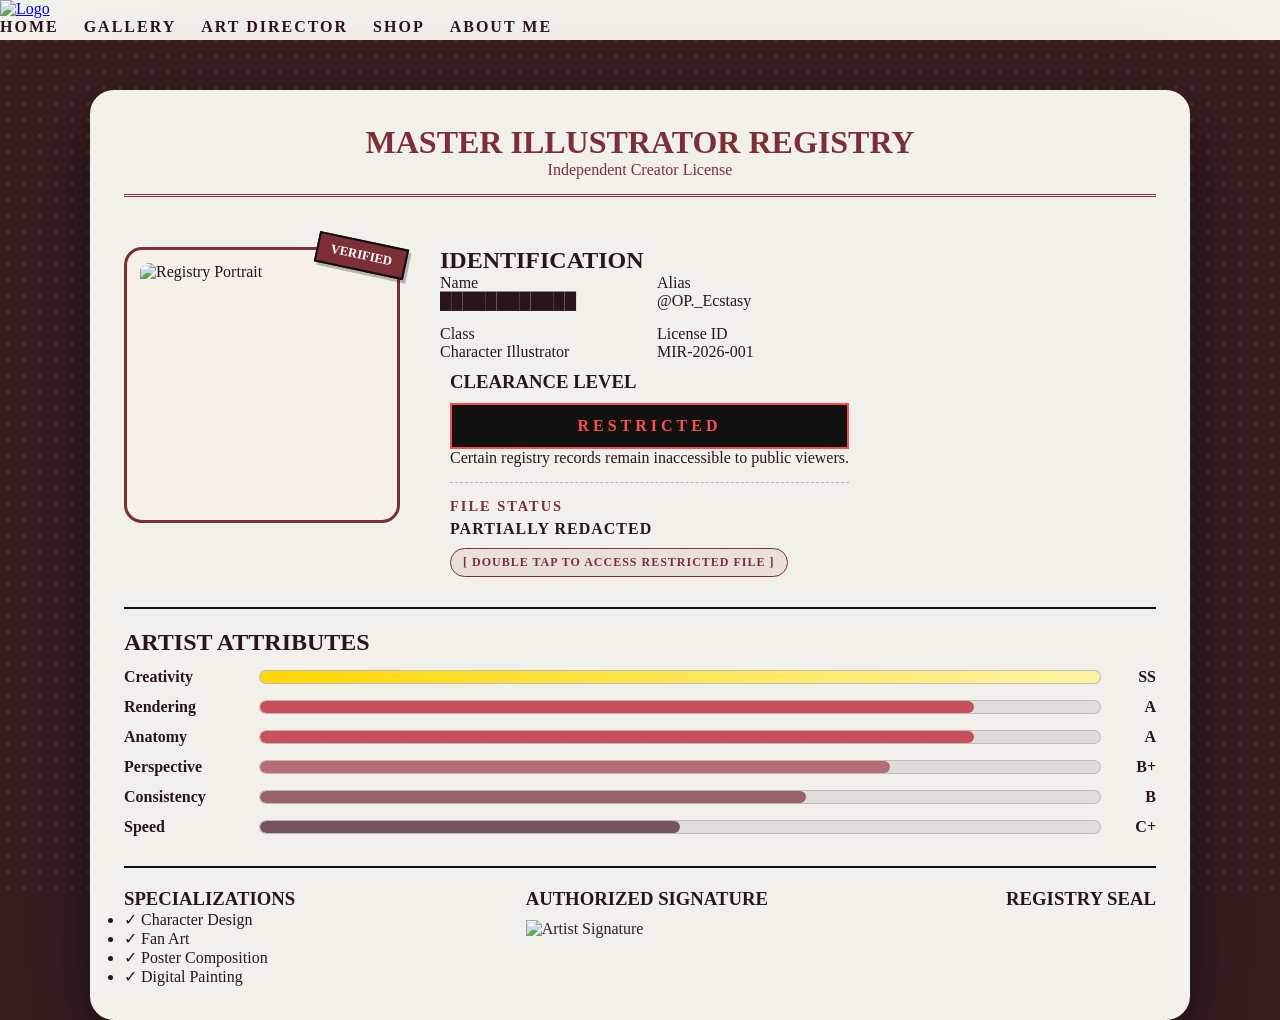
==== artcard.html @ cd1f7346 "Add files via upload" ====
<!DOCTYPE html>
<html lang="en">
<head>
    <meta charset="UTF-8">
    <meta name="viewport" content="width=device-width, initial-scale=1.0">
    <title>Artist Card</title>
    <link rel="icon" type="image/svg+xml" href="images/Logo.svg">
    <link rel="stylesheet" href="css/style.css">
    <link rel="stylesheet" href="css/artcard.css">
    <link rel="stylesheet" href="https://cdnjs.cloudflare.com/ajax/libs/font-awesome/6.5.1/css/all.min.css">
</head>
<body>
    <header>
    <nav class="navbar">

        <a href="index.html" class="logo">
            <img src="images/logo.svg" alt="Logo">
        </a>

        <ul class="nav-links">

            <li><a href="index.html">Home</a></li>
            <li><a href="gallery.html">Gallery</a></li>
            <li><a href="artdirector.html">Art Director</a></li>
            <li><a href="shop.html">Shop</a></li>
            <li><a href="artcard.html">About Me</a></li>

        </ul>
    </header>

<div class="artist-card-page">

    <div class="flip-card" ondblclick="flipCard()">

        <div class="flip-card-inner" id="card">

            <!-- FRONT -->

            <div class="card-front">

                <div class="card-header">
                    <h1>MASTER ILLUSTRATOR REGISTRY</h1>
                    <p>Independent Creator License</p>
                </div>

                <div class="card-body">

                    <div class="left-panel">

                        <div class="portrait">
                            <img src="images/Art-license-photo.png" alt="Registry Portrait">
                        </div>

                    </div>

                    <div class="right-panel">

                        <h2>IDENTIFICATION</h2>

                        <div class="info-grid">

                            <div>
                                <span>Name</span>
                                <p> ████████████</p>
                            </div>

                            <div>
                                <span>Alias</span>
                                <p>@OP._Ecstasy</p>
                            </div>

                            <div>
                                <span>Class</span>
                                <p>Character Illustrator</p>
                            </div>

                            <div>
                                <span>License ID</span>
                                <p>MIR-2026-001</p>
                            </div>

                        </div>

                        <div class="restricted-box">

                            <h3>CLEARANCE LEVEL</h3>

                            <div class="restricted">
                                RESTRICTED
                            </div>

                            <p class="small-note">

                                Certain registry records remain
                                inaccessible to public viewers.

                            </p>

                            <div class="file-status">

                            <h4>FILE STATUS</h4>

                            <p class="status-tag">
                                PARTIALLY REDACTED
                            </p>

                            <p class="access-prompt">
                                [ DOUBLE TAP TO ACCESS RESTRICTED FILE ]
                            </p>

</div>

                        </div>

                    </div>

                </div>

                <div class="attributes">

                    <h2>ARTIST ATTRIBUTES</h2>

                    <div class="attribute">

                        <span>Creativity</span>

                        <div class="bar">
                            <div class="fill ss"></div>
                        </div>

                        <strong>SS</strong>

                    </div>

                    <div class="attribute">

                        <span>Rendering</span>

                        <div class="bar">
                            <div class="fill a"></div>
                        </div>

                        <strong>A</strong>

                    </div>

                    <div class="attribute">

                        <span>Anatomy</span>

                        <div class="bar">
                            <div class="fill a"></div>
                        </div>

                        <strong>A</strong>

                    </div>

                    <div class="attribute">

                        <span>Perspective</span>

                        <div class="bar">
                            <div class="fill bp"></div>
                        </div>

                        <strong>B+</strong>

                    </div>

                    <div class="attribute">

                        <span>Consistency</span>

                        <div class="bar">
                            <div class="fill b"></div>
                        </div>

                        <strong>B</strong>

                    </div>

                    <div class="attribute">

                        <span>Speed</span>

                        <div class="bar">
                            <div class="fill c"></div>
                        </div>

                        <strong>C+</strong>

                    </div>

                </div>

                <div class="bottom-row">

                    <div>

                        <h3>SPECIALIZATIONS</h3>

                        <ul>

                            <li>✓ Character Design</li>
                            <li>✓ Fan Art</li>
                            <li>✓ Poster Composition</li>
                            <li>✓ Digital Painting</li>

                        </ul>

                    </div>

                    <div>

                        <h3>AUTHORIZED SIGNATURE</h3>

                        <div class="signature">

                            <img
                                src="images/xtc-signiture.png"
                                alt="Artist Signature"
                            >

                        </div>

                    </div>

                    <div>

                        <h3>REGISTRY SEAL</h3>

                        <img
                            src="images/Logo.svg"
                            class="seal"
                            alt=""
                        >

                    </div>

                </div>

            </div>

            <!-- BACK -->

            <div class="card-back">

                <div class="about-section">

                    <h2>ABOUT THE ILLUSTRATOR</h2>

                    <p>
                        Hello, I am Jelornie Jarrett, a Jamaican-based Computer Science
                        student at the University of Technology, Jamaica, and a character
                        illustrator operating under the alias <strong>OP._Ecstasy</strong>.
                    </p>

                    <p>
                        My work focuses on character illustration, fan art, poster
                        composition, and digital painting, with a strong interest in
                        expressive storytelling, dynamic posing, and stylized rendering.
                        Drawing inspiration from anime, video games, movies, and contemporary
                        digital artists, I aim to create illustrations that feel both
                        visually striking and memorable.
                    </p>

                    <p>
                        Outside of art, I am actively developing my skills in software
                        engineering and web development, combining my interests in
                        technology and creativity through projects such as this portfolio
                        website. My goal is to continue growing as both an artist and
                        developer while building experiences that blend visual design with
                        interactive technology.
                    </p>

                    <p>
                        Thank you for taking the time to visit my registry file.
                    </p>

                    <div class="divider"></div>

                    <h3>REGISTRY CONTACTS</h3>

                    <div class="contact-list">
            
                        <p>
                            <strong>Twitter/X</strong><br>
                            <a href="https://x.com/OP_Ecstasytwt" target="_blank">
                                @OP_Ecstasytwt
                                <i class="fa-brands fa-x-twitter"></i>
                            </a>
                        </p>

                        <p>
                            <strong>Instagram</strong><br>
                            <a href="https://instagram.com/op_ecstasy" target="_blank">
                                @op_ecstasy
                                <i class="fa-brands fa-instagram"></i>
                            </a>
                        </p>

                        <p>
                            <strong>TikTok</strong><br>
                            <a href="https://tiktok.com/@op_ecstasy" target="_blank">
                                @op_ecstasy
                                <i class="fa-brands fa-tiktok"></i>
                            </a>
                        </p>

                    </div>

                    <div class="divider"></div>

                    <div class="registry-info">

                        <p>
                            <strong>Portfolio Status:</strong>
                            ACTIVE
                        </p>

                        <p>
                            <strong>Registry Classification:</strong>
                            Character Illustrator
                        </p>

                    </div>

                    <div class="divider"></div>

                    <div class="end-file">

                        <p>END OF FILE</p>

                        <small>MIR-2026-001</small>

                    </div>

</div>

    <footer>

        <p>

            MASTER ILLUSTRATOR REGISTRY

        </p>

        <p>

            © 2026 OP._Ecstasy

        </p>

    </footer>

    <script src="js/main.js"></script>

</body>
</html>
---- css/style.css ----
/* =========================
   GLOBAL STYLES
========================= */


:root {

    --paper: #f2f0eb;

    --dark-paper: #2a1518;

    --cloud: #f5f1e8;

    --ink: #0f0f0f;

    --blood: #7d2f38;

    --blood-light: #a54d57;

    --accent: #d4b98c;

    --gray: #c4bdb5;
}

* {
    margin: 0;
    padding: 0;
    box-sizing: border-box;
}

body {

    background: #3a1f22;

    color: var(--cloud);
}

/* ========================================
         LOGO BACKGROUND
======================================== */

body::before {

    content: "";

    position: fixed;

    inset: 0;

    background:
        url("../images/Logo.svg");

    background-repeat: no-repeat;

    background-position: center;

        filter: invert(1);

    background-size: 900px;

    opacity: .2;

    z-index: -2;
}
/*

body::before {

    content: "";

    position: fixed;

    inset: 0;

    background:
        linear-gradient(
            rgba(242,240,235,.90),
            rgba(242,240,235,.90)
        ),
        url("../images/Logo.svg");

    background-repeat: no-repeat;

    background-position: center;

    background-size: 900px;

    opacity: .5;

    pointer-events: none;

    z-index: -2;
}*/

/* ========================================
   HALFTONE DOT OVERLAY
======================================== */

body::after {

    content: "";

    position: fixed;

    inset: 0;

    background:
        radial-gradient(
            rgba(255, 204, 209, 0.2) 1px,
            transparent 2px
        );

    background-size: 16px 16px;

    opacity: .7;

    pointer-events: none;

    z-index: -1;
}

/* ========================================
   NAVBAR
======================================== */

.navbar {

    position: relative;

    background: var(--paper);

    border-bottom: 4px solid var(--cloud);

    overflow: hidden;
}

.navbar::before {

    content: "";

    position: absolute;

    inset: 0;

    background:
        url("../images/Crush-paper.png");

    background-size: cover;

    opacity: .7;

    pointer-events: none;

    z-index: 0;
}

.navbar > * {

    position: relative;

    z-index: 1;
}

.logo img {

    height: 80px;

    width: auto;

    transition: .3s;
}

.logo img:hover {

    transform:
        rotate(-3deg)
        scale(1.05);
}

.nav-links {

    display: flex;

    list-style: none;

    gap: 25px;
}

.nav-links a {

    text-decoration: none;

    color: var(--dark-paper);

    font-weight: 900;

    text-transform: uppercase;

    letter-spacing: 2px;

    transition: .3s;
}

.nav-links a:hover {

    color: var(--blood);

    transform:
        rotate(-2deg);
}

/* ========================================
   HERO SECTION
======================================== */

.hero {

    min-height: 80vh;

    display: flex;

    justify-content: center;

    align-items: center;

    text-align: center;

    padding: 50px;
}

.hero-content h2 {

    font-size: clamp(3rem, 8vw, 6rem);

    font-weight: 900;

    text-transform: uppercase;

    letter-spacing: 6px;

    color: var(--cloud);

    text-shadow:
        5px 5px 0 var(--blood);

    margin-bottom: 20px;
}

.hero-content p {

    max-width: 700px;

    margin: 0 auto;

    font-size: 1.2rem;

    line-height: 1.8;

    color: var(--gray);
}

/* ========================================
   IMAGE BUTTONS
======================================== */

.hero-buttons {

    display: flex;

    justify-content: center;

    flex-wrap: wrap;

    gap: 40px;

    margin-top: 40px;
}

.image-button {

    position: relative;

    display: inline-block;

    overflow: hidden;
}


.image-button img {

    width: 280px;

    height: auto;

    cursor: pointer;

    transition: .4s ease;

    filter:
        drop-shadow(6px 6px 0 var(--ink));
}


.image-button img:hover {

    transform:
        rotate(-3deg)
        scale(1.08);

    filter:
        grayscale(100%)
        drop-shadow(6px 6px 0 var(--ink))
        blur(4px)
        url(#halftone);

    color: rgba(0,0,0,.55);

}

/*
.image-button::after {

    content: "";

    position: absolute;

    inset: 0;

    color: rgba(0,0,0,.55);

    /* background: ; 

    opacity: 0.15;

    transition: .35s ease;

    pointer-events: none;
}
 
*/

.button-label {

    position: absolute;

    top: 50%;
    left: 50%;

    transform:
        translate(-50%, -50%);

    color: rgb(236, 0, 0); 

    font-size: 2rem;

    font-weight: 900;

    text-transform: uppercase;

    letter-spacing: 3px;

    opacity: 0;

    transition: .4s ease;

    z-index: 2;

    pointer-events: none;
}

.image-button:hover .button-label {

    opacity: 1;

    transform:
        translate(-50%, -50%)
        scale(1.03);
}

/* ========================================
   SECTION HEADINGS
======================================== */

.featured h2,
.gallery-title,
.commission-title {

    font-size: 3rem;

    text-transform: uppercase;

    letter-spacing: 3px;

    margin-bottom: 30px;

    text-shadow:
        3px 3px 0 var(--blood);
}

/* ========================================
   FEATURED ART
======================================== */

.featured {

    padding: 80px 60px;
}

.art-grid {

    display: grid;

    grid-template-columns:
        repeat(auto-fit, minmax(250px, 1fr));

    gap: 30px;
}

.art-card {

    background: white;

    padding: 10px;

    border: 3px solid black;

    box-shadow:
        8px 8px 0 var(--ink);

    transition: .3s;
}

.art-card:hover {

    transform:
        translate(-4px,-4px);

    box-shadow:
        12px 12px 0 var(--blood);
}

.art-card img {

    width: 100%;

    display: block;
}


/* ========================================
   FOOTER
======================================== */

footer {

    text-align: center;

    padding: 40px;

    color: var(--muted);

    font-size: 0.9rem;
}

/* ========================================
   MOBILE
======================================== */

@media (max-width: 768px) {

    .navbar {

        flex-direction: column;

        gap: 20px;
    }

    .card-content {

        flex-direction: column;

        text-align: center;
    }

    .hero-content h2 {

        letter-spacing: 2px;
    }

    .hero-buttons {

        gap: 20px;
    }

    .image-button img {

        width: 200px;
    }
}
---- css/artcard.css ----
/* ========================================
   ARTIST CARD
======================================== */

.flip-card {

    width: 1100px;

    max-width: 95%;

    margin: 50px auto;

    perspective: 2500px;

    filter:
        drop-shadow(
            0 25px 50px rgba(0,0,0,.35)
        );
}

.flip-card-inner {

    position: relative;

    width: 100%;

    transition: .8s;

    transform-style: preserve-3d;
}

.flip-card-inner.flipped {

    transform: rotateY(180deg);
}

/* ========================================
   CARD FRONT / BACK
======================================== */

.card-front,
.card-back {

    position: absolute;

    width: 100%;

    backface-visibility: hidden;

    border: 4px solid var(--cloud);

    background: var(--paper);

    color: var(--paper-dark);

    padding: 30px;

    border-radius: 24px;

    overflow: hidden;

    box-shadow:
        0 25px 50px rgba(0,0,0,.35),
        inset 0 0 20px rgba(255,255,255,.05);
}

.card-front::before,
.card-back::before {

    content: "";

    position: absolute;

    inset: 0;

    color: var(--dark-paper);

    background:

        radial-gradient(
            rgba(255,255,255,.05) 1px,
            transparent 2px
        );

    background-size: 10px 10px;

    opacity: .25;

    pointer-events: none;
}

.card-front::after,
.card-back::after {

    content: "";

    position: absolute;

    inset: 0;

    background: url("../images/Logo.svg");
    background-repeat: no-repeat;
    background-position: center;
    background-size: 800px;

    opacity: .15;
    pointer-events: none;
    z-index: 0;

}

.card-back {

    transform: rotateY(180deg);

    min-height: 700px;

    color: var(--dark-paper);
}

.card-front {

        animation:dossierOpen .8s ease;
}

.about-section {

    max-width: 850px;

    margin: 0 auto;

    line-height: 1.8;
}

.about-section h2 {

    text-align: center;

    margin-bottom: 20px;

    color: var(--blood);

    letter-spacing: 2px;

    text-transform: uppercase;
}

.about-section p {

    margin-bottom: 15px;
}

.divider {

    height: 2px;

    background: var(--blood);

    opacity: .3;

    margin: 25px 0;
}

.contact-list {

    display: flex;

    justify-content: space-between;

    gap: 20px;

    flex-wrap: wrap;
}

.contact-list a {

    color: var(--blood);

    text-decoration: none;

    font-weight: bold;
}

.contact-list a:hover {

    text-decoration: underline;
}

.registry-info {

    display: flex;

    justify-content: space-between;

    flex-wrap: wrap;

    gap: 20px;
}

.end-file {

    text-align: center;

    margin-top: 20px;

    letter-spacing: 2px;
}

.end-file small {

    opacity: .7;
}

/* ========================================
   HEADER
======================================== */

.card-header {

    text-align: center;

    margin-bottom: 30px;

    border-bottom: 3px double var(--blood);

    padding-bottom: 15px;

    color: var(--blood);
}

/* ========================================
   BODY
======================================== */

.card-body {

    display: flex;

    gap: 40px;

    color: var(--dark-paper);

    padding-top: 20px;
}

/* ========================================
   PORTRAIT
======================================== */

.portrait {

    padding: 10px;

    background: var(--cloud);

    border: 3px solid var(--blood);

    border-radius: 18px;

    position: relative;

    display: inline-block;

}

.portrait img {

    width: 250px;
    height: 250px;

    object-fit: cover;

    border-radius: 12px;

    border: 3px solid var(--cloud);

    display: block;
}

.portrait::after {

    content: "VERIFIED";

    position: absolute;

    top: -10px;
    right: -10px;

    background: var(--blood);

    color: white;

    border: 2px solid var(--ink);

    padding: 6px 12px;

    font-size: .8rem;

    font-weight: bold;

    transform: rotate(12deg);

    box-shadow:
        3px 3px 0 rgba(0,0,0,.25);
}

/* ========================================
   INFO GRID
======================================== */

.info-grid {

    display: grid;

    grid-template-columns: repeat(2,1fr);

    gap: 15px;

}

/* ========================================
   RESTRICTED BOX
======================================== */

.restricted-box {
    padding: 10px;
}

.restricted {

    background: #111;

    color: #ff4d4d;

    padding: 12px;

    text-align: center;

    letter-spacing: 4px;

    font-weight: 900;

    border: 2px solid #ff4d4d;

    margin-top: 10px;
}

/*   ATTRIBUTES
======================================== */

.attributes {

    margin-top: 20px;

    border-top: 2px solid var(--ink);

    padding-top: 20px;

    color: var(--dark-paper);

}

.attribute {

    display: flex;

    align-items: center;

    gap: 15px;

    margin: 12px 0;
}

.attribute span {

    width: 120px;

    font-weight: bold;
}

.file-status {

    margin-top: 15px;

    padding-top: 15px;

    border-top: 1px dashed rgba(0,0,0,.25);

}

.file-status h4 {

    font-size: .9rem;

    letter-spacing: 2px;

    margin-bottom: 5px;

    color: var(--blood);
}

.status-tag {

    font-weight: 700;

    letter-spacing: 1px;

    margin-bottom: 10px;

}

.access-prompt {

    display: inline-block;

    padding: 6px 12px;

    background: rgba(125,47,56,.08);

    border: 1px solid var(--blood);

    border-radius: 999px;

    font-size: .75rem;

    font-weight: bold;

    letter-spacing: 1px;

    color: var(--blood);

    animation: restrictedPulse 2.5s infinite;
}
.attribute strong {

    min-width: 40px;

    text-align: right;
}

.bar {

    flex: 1;

    height: 14px;

    background:
        rgba(0,0,0,.08);

    border-radius: 999px;

    overflow: hidden;

    border: 1px solid rgba(0,0,0,.15);
}

.fill {

    height: 100%;

    border-radius: 999px;
}

.ss {

    width: 100%;

    background:
        linear-gradient(
            90deg,
            gold,
            #fff4a3
        );
}

.a {

    width: 85%;

    background: #c94f5d;
}

.bp {

    width: 75%;

    background: #b56d75;
}

.b {

    width: 65%;

    background: #99636a;
}

.c {

    width: 50%;

    background: #74565a;
}

.bottom-row {

    display: flex;

    justify-content: space-between;

    align-items: flex-start;

    gap: 30px;

    margin-top: 30px;

    border-top: 2px solid var(--ink);

    padding-top: 20px;

    color: var(--dark-paper);
}

.signature {

    margin-top: 10px;
}

.signature img {

    width: 220px;

    height: auto;

    display: block;

    opacity: .95;
}

.signature::after {

    content: "";

    display: block;

    width: 250px;

    margin-top: 5px;
}


.seal {

    width: 120px;

    opacity: .8;

    transform: rotate(-8deg);

    filter:
        brightness(0)
        sepia(.8)
        hue-rotate(-20deg);
}

@keyframes restrictedPulse {

    0%,
    100% {

        opacity: .45;

        transform: scale(1);
    }

    50% {

        opacity: 1;

        transform: scale(1.03);
    }
}

/* ========================================
   MOBILE RESPONSIVE ARTIST CARD
======================================== */

@media (max-width: 900px) {


    .flip-card {

        width: 420px;
        max-width: 95vw;
        margin: 30px auto;

    }

    .card-front,
    .card-back {

        padding: 24px;
        min-height: 900px;
        border-radius: 32px;

    }

    .card-header {

        margin-bottom: 20px;

    }

    .card-header h1 {

        font-size: 1.5rem;

    }


    .card-body {

        flex-direction: column;
        align-items: center;
        gap: 25px;

    }


    .portrait img {

        width: 180px;
        height: 180px;

    }


    .info-grid {

        grid-template-columns: 1fr;

    }


    .attribute span {

        width: 90px;
        font-size: .9rem;

    }


    .contact-list {

        flex-direction: column;
        gap: 10px;

    }

    .registry-info {

        flex-direction: column;

    }

    .bottom-row {

        flex-direction: column;
        align-items: center;
        text-align: center;

    }

    .signature img {

        width: 180px;

    }

    .seal {

        width: 90px;

    }

}

@keyframes dossierOpen{

    from{

        opacity:0;

        transform:
            translateY(80px);

    }

    to{

        opacity:1;

        transform:none;

    }

}
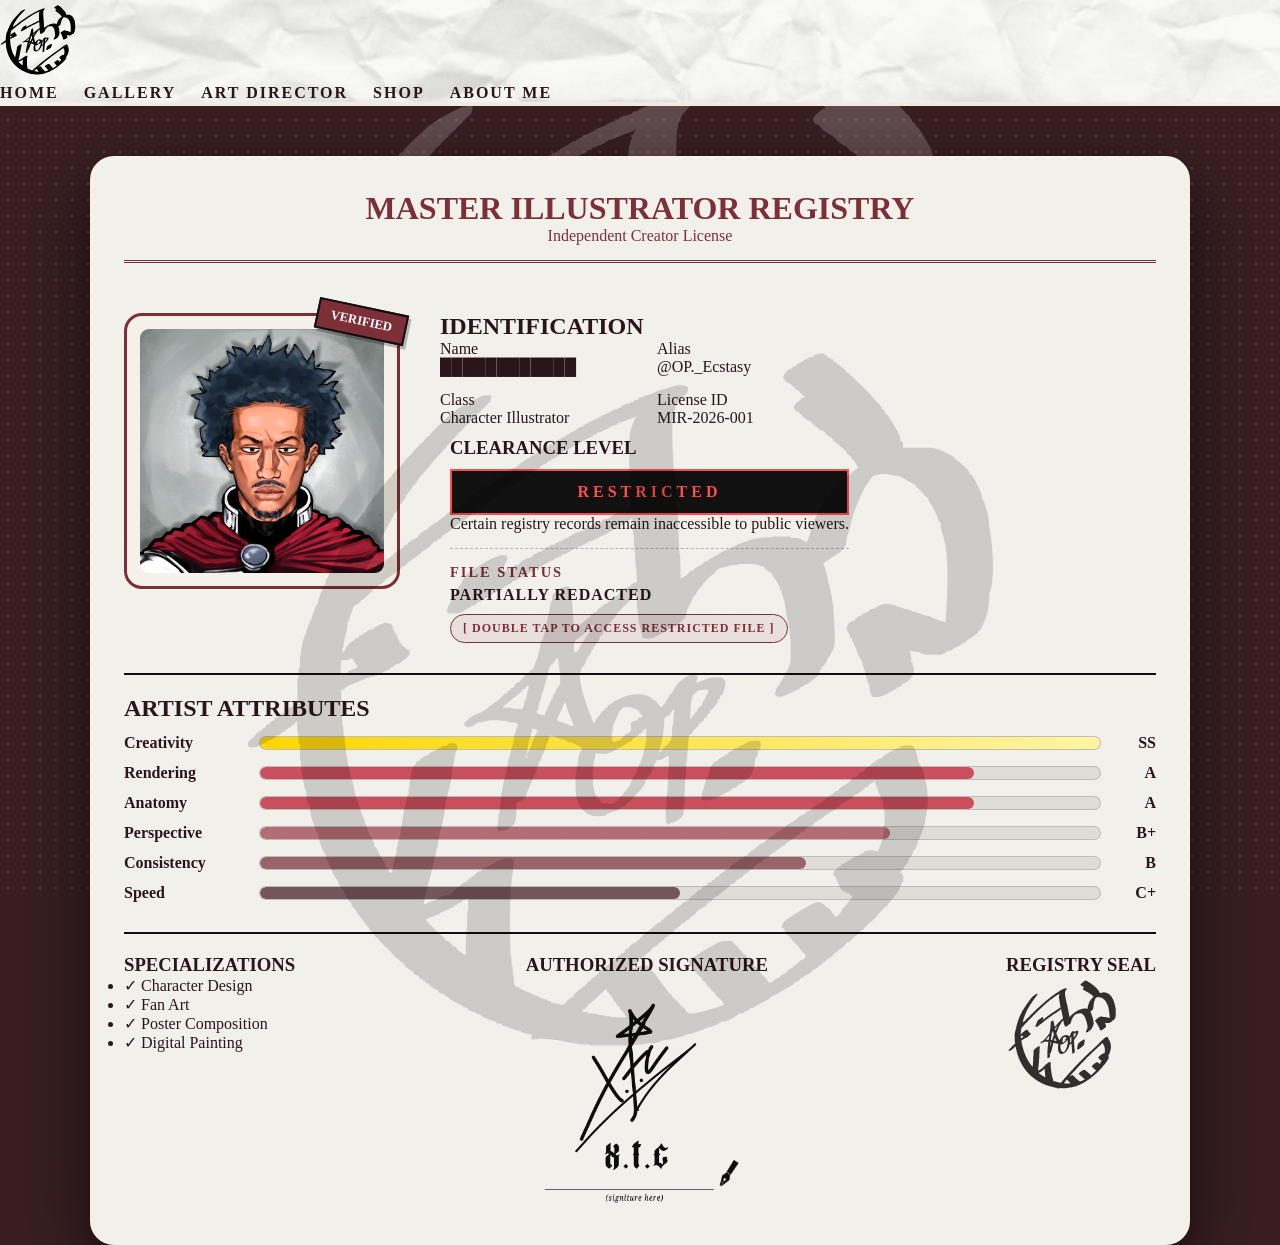
==== commit 8b4bbd6b: "Update artcard.html" ====
--- a/artcard.html
+++ b/artcard.html
@@ -14,7 +14,7 @@
     <nav class="navbar">
 
         <a href="index.html" class="logo">
-            <img src="images/logo.svg" alt="Logo">
+            <img src="images/Logo.svg" alt="Logo">
         </a>
 
         <ul class="nav-links">
